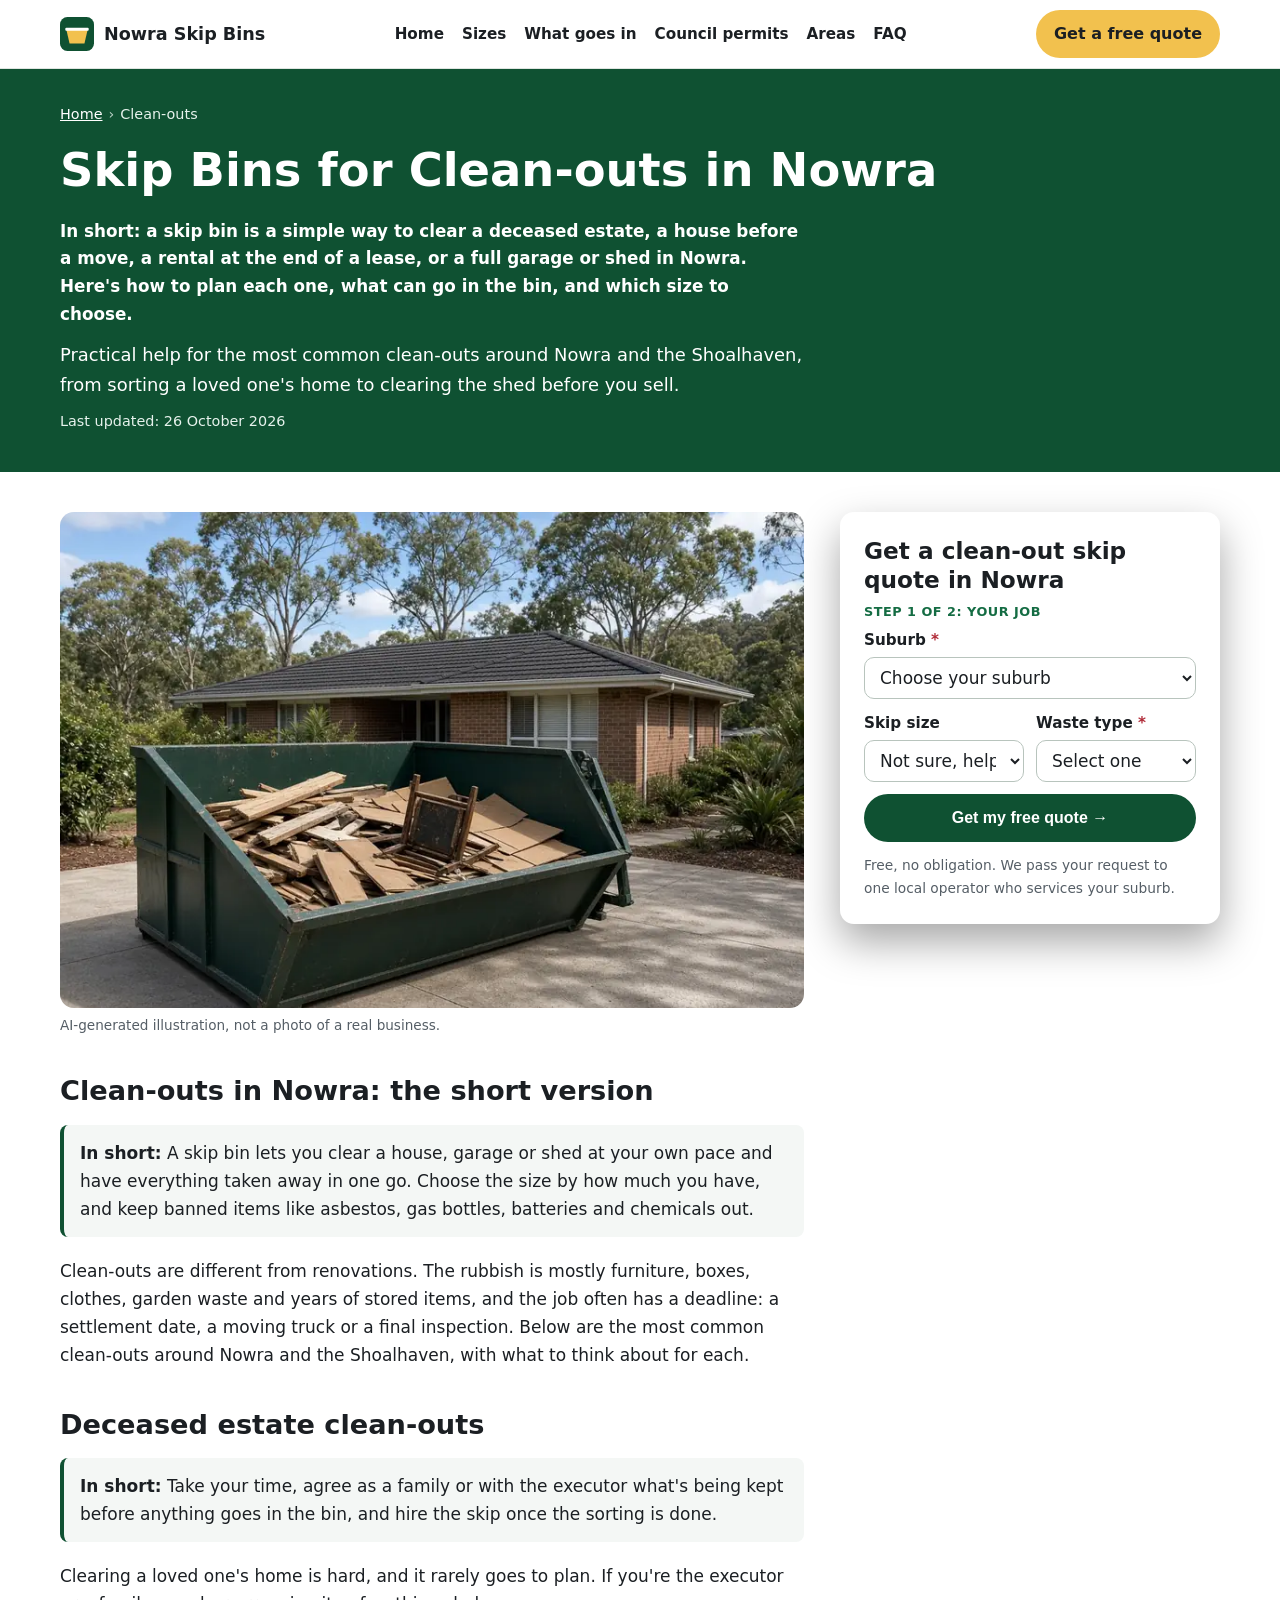
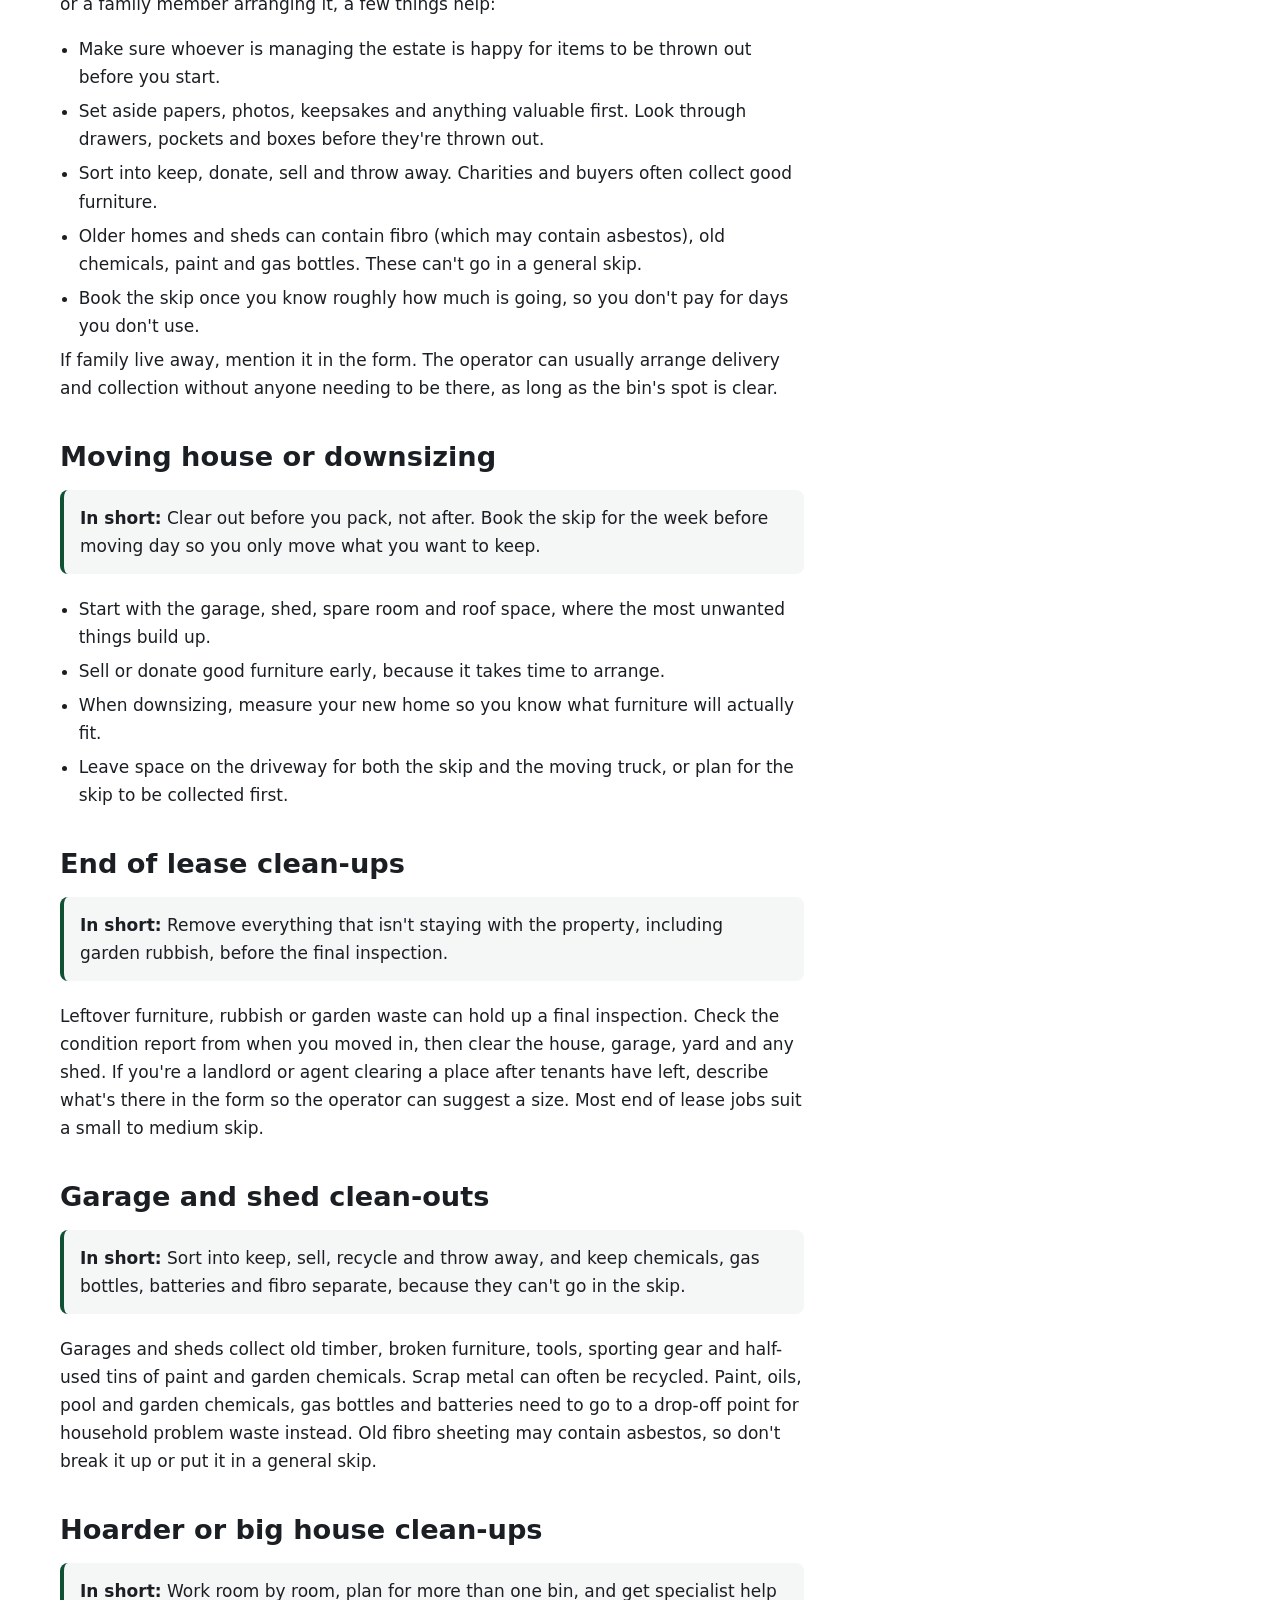
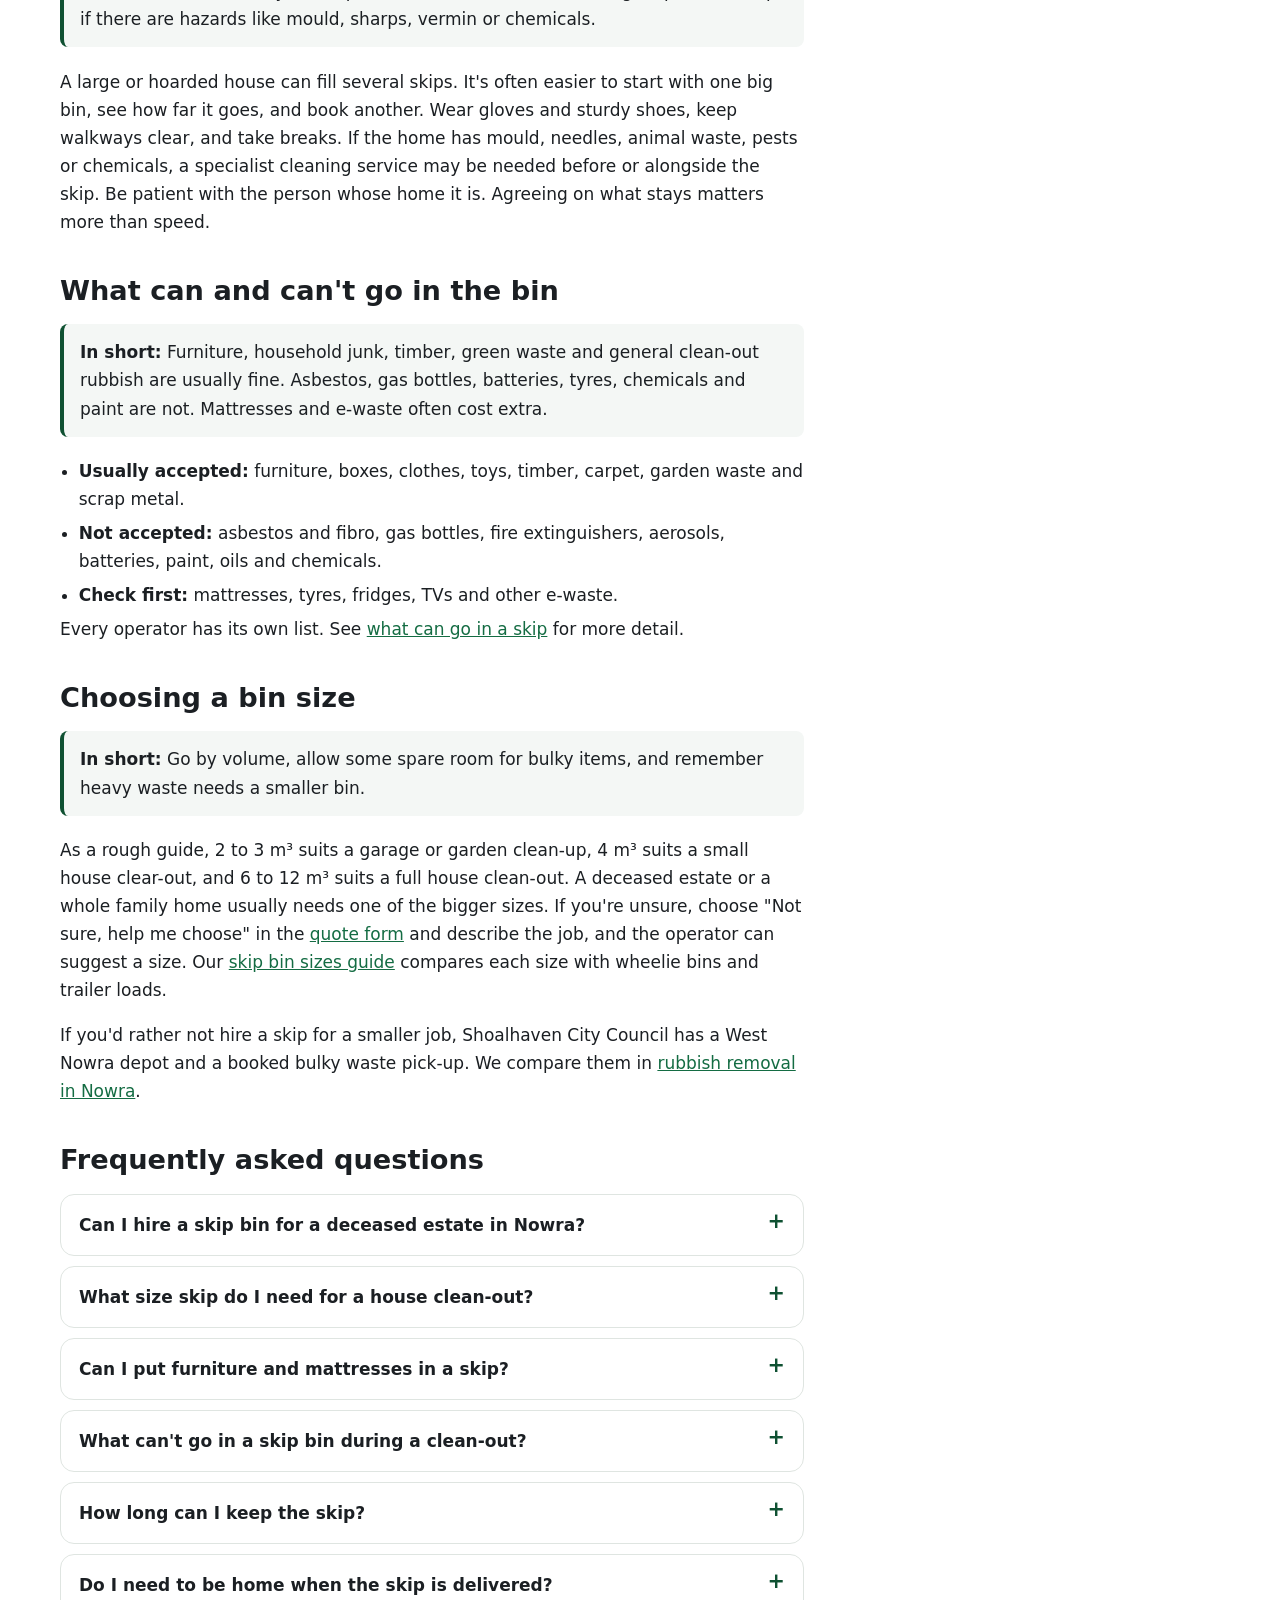
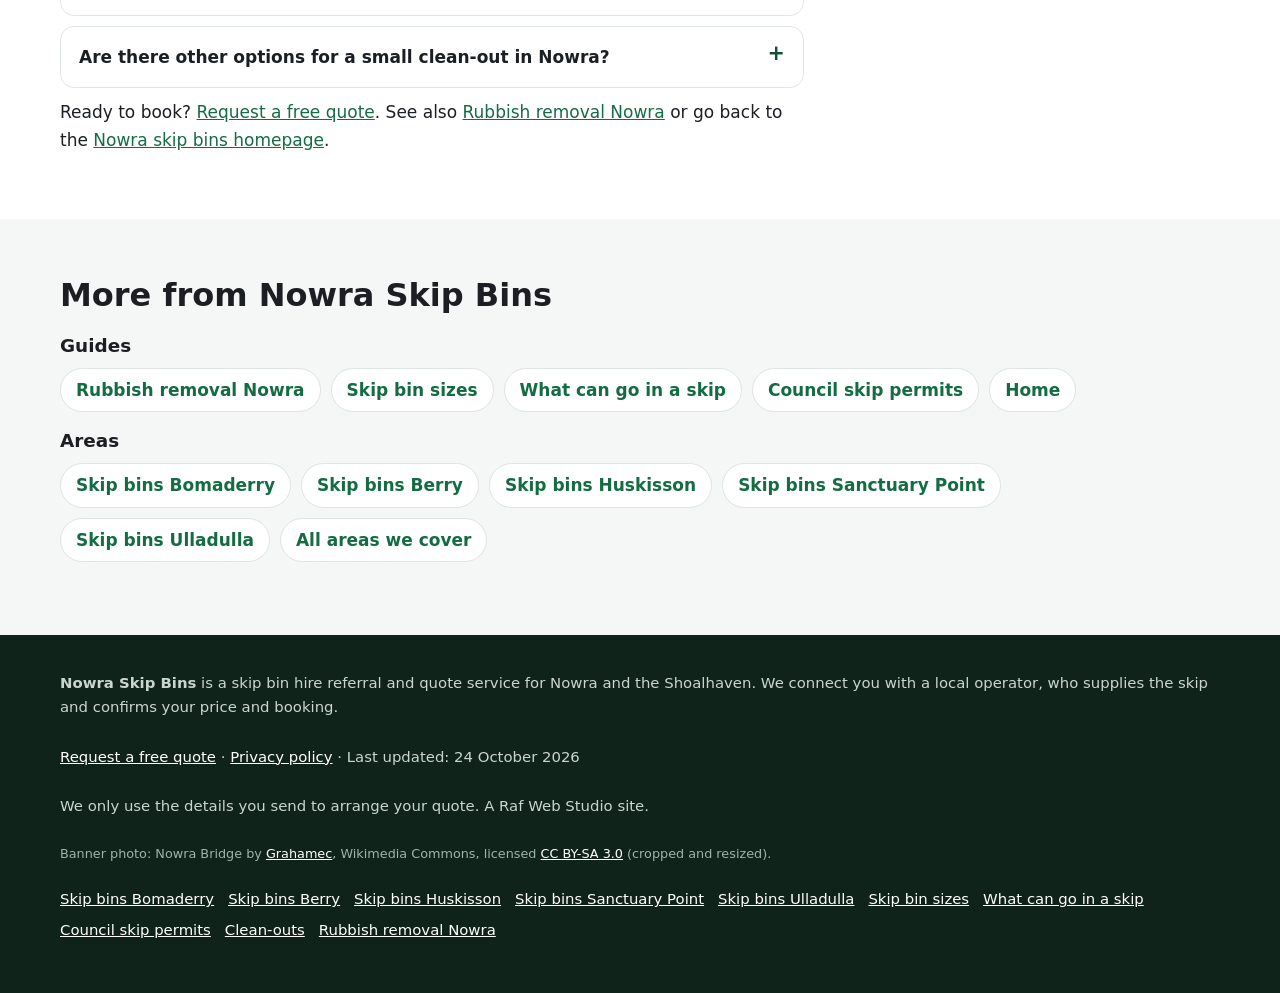
==== clean-outs/index.html @ a33605d0 "Add clean-outs and rubbish removal pages; link from nav lists, footer, homepage guides, sitemap, llm" ====
<!doctype html>
<html lang="en-AU">
<head>
<meta charset="utf-8">
<meta name="viewport" content="width=device-width, initial-scale=1">
<title>Skip Bins for Clean-outs in Nowra | Deceased Estates, Moving &amp; Garages</title>
<meta name="description" content="Skip bins for clean-outs in Nowra: deceased estates, moving house, downsizing, end of lease, garages, sheds and big house clean-ups. Sizes, what goes in, and a free quote.">
<link rel="canonical" href="https://nowraskipbins.com/clean-outs/">
<link rel="icon" href="/favicon.svg" type="image/svg+xml">
<meta name="theme-color" content="#0f5132">
<meta property="og:type" content="article">
<meta property="og:locale" content="en_AU">
<meta property="og:site_name" content="Nowra Skip Bins">
<meta property="og:title" content="Skip Bins for Clean-outs in Nowra | Deceased Estates, Moving &amp; Garages">
<meta property="og:description" content="Skip bins for clean-outs in Nowra: deceased estates, moving house, downsizing, end of lease, garages, sheds and big house clean-ups. Sizes, what goes in, and a free quote.">
<meta property="og:url" content="https://nowraskipbins.com/clean-outs/">
<meta property="og:image" content="https://nowraskipbins.com/img/job-home-cleanout.webp">
<meta name="twitter:card" content="summary_large_image">
<script>document.documentElement.classList.add('js')</script>
<link rel="stylesheet" href="/styles.css">

<!-- Google tag (gtag.js) -->
<script async src="https://www.googletagmanager.com/gtag/js?id=G-CN5MRNNQ34"></script>
<script>
  window.dataLayer = window.dataLayer || [];
  function gtag(){dataLayer.push(arguments);}
  gtag('js', new Date());
  gtag('config', 'G-CN5MRNNQ34');
</script>

<script type="application/ld+json">
{
 "@context": "https://schema.org",
 "@type": "WebPage",
 "@id": "https://nowraskipbins.com/clean-outs/#webpage",
 "url": "https://nowraskipbins.com/clean-outs/",
 "name": "Skip Bins for Clean-outs in Nowra | Deceased Estates, Moving & Garages",
 "description": "Skip bins for clean-outs in Nowra: deceased estates, moving house, downsizing, end of lease, garages, sheds and big house clean-ups. Sizes, what goes in, and a free quote.",
 "inLanguage": "en-AU",
 "dateModified": "2026-10-26",
 "isPartOf": {
  "@id": "https://nowraskipbins.com/#website"
 }
}
</script>
<script type="application/ld+json">
{
 "@context": "https://schema.org",
 "@type": "BreadcrumbList",
 "itemListElement": [
  {
   "@type": "ListItem",
   "position": 1,
   "name": "Home",
   "item": "https://nowraskipbins.com/"
  },
  {
   "@type": "ListItem",
   "position": 2,
   "name": "Clean-outs",
   "item": "https://nowraskipbins.com/clean-outs/"
  }
 ]
}
</script>
<script type="application/ld+json">
{
 "@context": "https://schema.org",
 "@type": "Service",
 "@id": "https://nowraskipbins.com/clean-outs/#service",
 "name": "Skip bins for clean-outs in Nowra",
 "serviceType": "Skip bin hire",
 "description": "Skip bins for clean-outs in Nowra: deceased estates, moving house, downsizing, end of lease, garages, sheds and big house clean-ups. Sizes, what goes in, and a free quote.",
 "url": "https://nowraskipbins.com/clean-outs/",
 "provider": {
  "@type": "Organization",
  "name": "Nowra Skip Bins",
  "url": "https://nowraskipbins.com/"
 },
 "areaServed": [
  {
   "@type": "Place",
   "name": "Nowra, NSW"
  }
 ]
}
</script>
<script type="application/ld+json">
{
 "@context": "https://schema.org",
 "@type": "FAQPage",
 "mainEntity": [
  {
   "@type": "Question",
   "name": "Can I hire a skip bin for a deceased estate in Nowra?",
   "acceptedAnswer": {
    "@type": "Answer",
    "text": "Yes. A skip is a common way to clear a deceased estate. Agree with the executor or family what's being kept before anything goes in, and tell the operator if no one will be at the property for delivery or collection."
   }
  },
  {
   "@type": "Question",
   "name": "What size skip do I need for a house clean-out?",
   "acceptedAnswer": {
    "@type": "Answer",
    "text": "As a rough guide, 2 to 3 m³ suits a garage or garden clean-up, 4 m³ suits a small house clear-out, and 6 to 12 m³ suits a full house clean-out. A deceased estate or a whole family home usually needs one of the bigger sizes."
   }
  },
  {
   "@type": "Question",
   "name": "Can I put furniture and mattresses in a skip?",
   "acceptedAnswer": {
    "@type": "Answer",
    "text": "Furniture is usually fine. Many operators accept mattresses for an extra fee, and some don't take them. List them in the quote form so the operator can confirm."
   }
  },
  {
   "@type": "Question",
   "name": "What can't go in a skip bin during a clean-out?",
   "acceptedAnswer": {
    "@type": "Answer",
    "text": "Asbestos and fibro, gas bottles, fire extinguishers, aerosols, batteries, tyres, paint, oils and chemicals. Fridges, TVs and other e-waste may be refused or cost extra."
   }
  },
  {
   "@type": "Question",
   "name": "How long can I keep the skip?",
   "acceptedAnswer": {
    "@type": "Answer",
    "text": "Hire periods differ between operators. Most include a set number of days and charge for extra days. Tell the operator your dates when you request a quote."
   }
  },
  {
   "@type": "Question",
   "name": "Do I need to be home when the skip is delivered?",
   "acceptedAnswer": {
    "@type": "Answer",
    "text": "Usually not, as long as the spot for the bin is clear and the operator knows exactly where to put it. Add delivery notes in the form."
   }
  },
  {
   "@type": "Question",
   "name": "Are there other options for a small clean-out in Nowra?",
   "acceptedAnswer": {
    "@type": "Answer",
    "text": "For a load or two, taking it to the tip yourself or using Shoalhaven City Council's booked pick-up service may be enough. Our rubbish removal guide compares the options."
   }
  }
 ]
}
</script>
</head>
<body>
<a class="skip-link" href="#main">Skip to content</a>

<header class="site-header">
  <div class="wrap">
    <a class="brand" href="/" aria-label="Nowra Skip Bins home">
      <svg viewBox="0 0 64 64" aria-hidden="true"><rect width="64" height="64" rx="14" fill="#0f5132"/><path d="M12 24h40l-6 26H18z" fill="#f2c14e"/><rect x="10" y="20" width="44" height="6" rx="2" fill="#fff"/></svg>
      Nowra Skip Bins
    </a>
    <nav class="nav" aria-label="Main">
      <a href="/">Home</a>
      <a href="/skip-bin-sizes/">Sizes</a>
      <a href="/what-can-go-in-a-skip/">What goes in</a>
      <a href="/skip-bin-council-permit/">Council permits</a>
      <a href="/#areas">Areas</a>
      <a href="/#faq">FAQ</a>
    </nav>
    <a class="btn btn-call header-call" href="#quote">Get a free quote</a>
  </div>
</header>

<main id="main">
<section class="page-hero" aria-labelledby="h1">
  <div class="wrap">
    <nav class="crumbs" aria-label="Breadcrumb"><ol><li><a href="https://nowraskipbins.com/">Home</a></li><li aria-current="page">Clean-outs</li></ol></nav>
    <h1 id="h1">Skip Bins for Clean-outs in Nowra</h1>
    <p class="summary">In short: a skip bin is a simple way to clear a deceased estate, a house before a move, a rental at the end of a lease, or a full garage or shed in Nowra. Here&#x27;s how to plan each one, what can go in the bin, and which size to choose.</p>
    <p class="lead">Practical help for the most common clean-outs around Nowra and the Shoalhaven, from sorting a loved one&#x27;s home to clearing the shed before you sell.</p>
    <p class="updated">Last updated: 26 October 2026</p>
  </div>
</section>
<div class="wrap page-grid">
  <article class="page-body">
<figure><img src="/img/job-home-cleanout.webp" width="900" height="600" style="aspect-ratio:3/2;object-fit:cover" alt="Illustration of a skip bin on a home driveway loaded with old timber and a broken chair" decoding="async"><figcaption>AI-generated illustration, not a photo of a real business.</figcaption></figure>
<h2>Clean-outs in Nowra: the short version</h2>
<p class="callout"><strong>In short:</strong> A skip bin lets you clear a house, garage or shed at your own pace and have everything taken away in one go. Choose the size by how much you have, and keep banned items like asbestos, gas bottles, batteries and chemicals out.</p><p>Clean-outs are different from renovations. The rubbish is mostly furniture, boxes, clothes, garden waste and years of stored items, and the job often has a deadline: a settlement date, a moving truck or a final inspection. Below are the most common clean-outs around Nowra and the Shoalhaven, with what to think about for each.</p>
<h2>Deceased estate clean-outs</h2>
<p class="callout"><strong>In short:</strong> Take your time, agree as a family or with the executor what's being kept before anything goes in the bin, and hire the skip once the sorting is done.</p><p>Clearing a loved one's home is hard, and it rarely goes to plan. If you're the executor or a family member arranging it, a few things help:</p><ul class="clean"><li>Make sure whoever is managing the estate is happy for items to be thrown out before you start.</li><li>Set aside papers, photos, keepsakes and anything valuable first. Look through drawers, pockets and boxes before they're thrown out.</li><li>Sort into keep, donate, sell and throw away. Charities and buyers often collect good furniture.</li><li>Older homes and sheds can contain fibro (which may contain asbestos), old chemicals, paint and gas bottles. These can't go in a general skip.</li><li>Book the skip once you know roughly how much is going, so you don't pay for days you don't use.</li></ul><p>If family live away, mention it in the form. The operator can usually arrange delivery and collection without anyone needing to be there, as long as the bin's spot is clear.</p>
<h2>Moving house or downsizing</h2>
<p class="callout"><strong>In short:</strong> Clear out before you pack, not after. Book the skip for the week before moving day so you only move what you want to keep.</p><ul class="clean"><li>Start with the garage, shed, spare room and roof space, where the most unwanted things build up.</li><li>Sell or donate good furniture early, because it takes time to arrange.</li><li>When downsizing, measure your new home so you know what furniture will actually fit.</li><li>Leave space on the driveway for both the skip and the moving truck, or plan for the skip to be collected first.</li></ul>
<h2>End of lease clean-ups</h2>
<p class="callout"><strong>In short:</strong> Remove everything that isn't staying with the property, including garden rubbish, before the final inspection.</p><p>Leftover furniture, rubbish or garden waste can hold up a final inspection. Check the condition report from when you moved in, then clear the house, garage, yard and any shed. If you're a landlord or agent clearing a place after tenants have left, describe what's there in the form so the operator can suggest a size. Most end of lease jobs suit a small to medium skip.</p>
<h2>Garage and shed clean-outs</h2>
<p class="callout"><strong>In short:</strong> Sort into keep, sell, recycle and throw away, and keep chemicals, gas bottles, batteries and fibro separate, because they can't go in the skip.</p><p>Garages and sheds collect old timber, broken furniture, tools, sporting gear and half-used tins of paint and garden chemicals. Scrap metal can often be recycled. Paint, oils, pool and garden chemicals, gas bottles and batteries need to go to a drop-off point for household problem waste instead. Old fibro sheeting may contain asbestos, so don't break it up or put it in a general skip.</p>
<h2>Hoarder or big house clean-ups</h2>
<p class="callout"><strong>In short:</strong> Work room by room, plan for more than one bin, and get specialist help if there are hazards like mould, sharps, vermin or chemicals.</p><p>A large or hoarded house can fill several skips. It's often easier to start with one big bin, see how far it goes, and book another. Wear gloves and sturdy shoes, keep walkways clear, and take breaks. If the home has mould, needles, animal waste, pests or chemicals, a specialist cleaning service may be needed before or alongside the skip. Be patient with the person whose home it is. Agreeing on what stays matters more than speed.</p>
<h2>What can and can&#x27;t go in the bin</h2>
<p class="callout"><strong>In short:</strong> Furniture, household junk, timber, green waste and general clean-out rubbish are usually fine. Asbestos, gas bottles, batteries, tyres, chemicals and paint are not. Mattresses and e-waste often cost extra.</p><ul class="clean"><li><strong>Usually accepted:</strong> furniture, boxes, clothes, toys, timber, carpet, garden waste and scrap metal.</li><li><strong>Not accepted:</strong> asbestos and fibro, gas bottles, fire extinguishers, aerosols, batteries, paint, oils and chemicals.</li><li><strong>Check first:</strong> mattresses, tyres, fridges, TVs and other e-waste.</li></ul><p>Every operator has its own list. See <a href="/what-can-go-in-a-skip/">what can go in a skip</a> for more detail.</p>
<h2>Choosing a bin size</h2>
<p class="callout"><strong>In short:</strong> Go by volume, allow some spare room for bulky items, and remember heavy waste needs a smaller bin.</p><p>As a rough guide, 2 to 3 m³ suits a garage or garden clean-up, 4 m³ suits a small house clear-out, and 6 to 12 m³ suits a full house clean-out. A deceased estate or a whole family home usually needs one of the bigger sizes. If you're unsure, choose "Not sure, help me choose" in the <a href="#quote">quote form</a> and describe the job, and the operator can suggest a size. Our <a href="/skip-bin-sizes/">skip bin sizes guide</a> compares each size with wheelie bins and trailer loads.</p><p>If you'd rather not hire a skip for a smaller job, Shoalhaven City Council has a West Nowra depot and a booked bulky waste pick-up. We compare them in <a href="/rubbish-removal-nowra/">rubbish removal in Nowra</a>.</p>
<h2 id="faq-h">Frequently asked questions</h2>
<details><summary>Can I hire a skip bin for a deceased estate in Nowra?</summary><p>Yes. A skip is a common way to clear a deceased estate. Agree with the executor or family what&#x27;s being kept before anything goes in, and tell the operator if no one will be at the property for delivery or collection.</p></details><details><summary>What size skip do I need for a house clean-out?</summary><p>As a rough guide, 2 to 3 m³ suits a garage or garden clean-up, 4 m³ suits a small house clear-out, and 6 to 12 m³ suits a full house clean-out. A deceased estate or a whole family home usually needs one of the bigger sizes.</p></details><details><summary>Can I put furniture and mattresses in a skip?</summary><p>Furniture is usually fine. Many operators accept mattresses for an extra fee, and some don&#x27;t take them. List them in the quote form so the operator can confirm.</p></details><details><summary>What can&#x27;t go in a skip bin during a clean-out?</summary><p>Asbestos and fibro, gas bottles, fire extinguishers, aerosols, batteries, tyres, paint, oils and chemicals. Fridges, TVs and other e-waste may be refused or cost extra.</p></details><details><summary>How long can I keep the skip?</summary><p>Hire periods differ between operators. Most include a set number of days and charge for extra days. Tell the operator your dates when you request a quote.</p></details><details><summary>Do I need to be home when the skip is delivered?</summary><p>Usually not, as long as the spot for the bin is clear and the operator knows exactly where to put it. Add delivery notes in the form.</p></details><details><summary>Are there other options for a small clean-out in Nowra?</summary><p>For a load or two, taking it to the tip yourself or using Shoalhaven City Council&#x27;s booked pick-up service may be enough. Our rubbish removal guide compares the options.</p></details>
<p>Ready to book? <a href="#quote">Request a free quote</a>. See also <a href="/rubbish-removal-nowra/">Rubbish removal Nowra</a> or go back to the <a href="/">Nowra skip bins homepage</a>.</p>

  </article>
  <aside class="page-aside">
    <div class="hero-form-card" id="quote">
      <h2 id="quote-h">Get a clean-out skip quote in Nowra</h2>
      <form class="quote-form two-step" id="quote-form" action="https://formsubmit.co/9612dce8081255a69eed6b05b863e329" method="post" novalidate>
        <input type="hidden" name="_subject" value="New skip bin quote – nowraskipbins.com">
        <input type="hidden" name="_captcha" value="true">
        <input type="hidden" name="_template" value="table">
        <input type="hidden" name="_next" value="https://nowraskipbins.com/thanks.html">
        <input type="text" name="_honey" style="display:none" tabindex="-1" autocomplete="off" aria-hidden="true">
        <input type="hidden" name="source" value="nowraskipbins.com">
        <input type="hidden" name="page" value="/clean-outs/">
        <fieldset class="step step-1">
          <legend class="step-label">Step 1 of 2: your job</legend>
          <div class="full"><label for="suburb">Suburb <span class="req" aria-hidden="true">*</span></label>
            <select id="suburb" name="suburb" required><option value="">Choose your suburb</option><option>Nowra</option><option>North Nowra</option><option>South Nowra</option><option>West Nowra</option><option>Bomaderry</option><option>Worrigee</option><option>Cambewarra</option><option>Terara</option><option>Berry</option><option>Shoalhaven Heads</option><option>Greenwell Point</option><option>Culburra Beach</option><option>Callala Bay</option><option>Huskisson</option><option>Vincentia</option><option>St Georges Basin</option><option>Sanctuary Point</option><option>Basin View</option><option>Erowal Bay</option><option>Sussex Inlet</option><option>Ulladulla</option><option value="Other">Other (tell us below)</option></select></div>
          <div class="full other-wrap"><label for="suburb_other">Other suburb</label><input id="suburb_other" name="suburb_other" type="text" autocomplete="address-level2"></div>
          <div><label for="size">Skip size</label>
            <select id="size" name="skip_size"><option value="Not sure">Not sure, help me choose</option><option>Skip bag (about 1 m³)</option><option>2 m³</option><option>3 m³</option><option>4 m³</option><option>6 m³</option><option>8 m³</option><option>9 m³</option><option>10–12 m³</option></select></div>
          <div><label for="waste">Waste type <span class="req" aria-hidden="true">*</span></label>
            <select id="waste" name="waste_type" required><option value="">Select one</option><option>General household</option><option>Green waste</option><option>Mixed renovation / building</option><option>Soil, concrete or bricks</option><option>Mixed, not sure</option><option>May contain asbestos</option></select></div>
          <div class="full js-only"><button class="btn btn-primary btn-block" type="button" id="to-step-2">Get my free quote →</button></div>
          <p class="microcopy full">Free, no obligation. We pass your request to one local operator who services your suburb.</p>
          <p class="form-error full" id="step1-error" role="alert" hidden>Please choose your suburb and waste type.</p>
        </fieldset>
        <fieldset class="step step-2" id="step-2">
          <legend class="step-label">Step 2 of 2: your details</legend>
          <div><label for="name">Name <span class="req" aria-hidden="true">*</span></label><input id="name" name="name" type="text" autocomplete="name" required></div>
          <div><label for="phone">Phone <span class="req" aria-hidden="true">*</span></label><input id="phone" name="phone" type="tel" autocomplete="tel" inputmode="tel" required></div>
          <div><label for="email">Email</label><input id="email" name="email" type="email" autocomplete="email"></div>
          <div><label for="date">Delivery date</label><input id="date" name="delivery_date" type="date"></div>
          <div class="full"><label for="message">Anything else?</label><textarea id="message" name="message" rows="2" placeholder="e.g. bathroom reno, bin on the driveway, steep access, 7 days"></textarea></div>
          <p class="consent full">By sending this form you agree we can share your details with one local skip bin operator so they can quote for your job. See our <a href="/privacy.html">privacy policy</a>.</p>
          <div class="full step2-actions"><button class="btn btn-primary" type="submit">Send my quote request</button><button class="btn-link js-only" type="button" id="back-1">← Back</button></div>
        </fieldset>
      </form>
    </div>
  </aside>
</div>
<section class="alt" aria-labelledby="more-h">
  <div class="wrap">
    <h2 id="more-h">More from Nowra Skip Bins</h2>
    <h3>Guides</h3>
    <ul class="link-list"><li><a href="/rubbish-removal-nowra/">Rubbish removal Nowra</a></li><li><a href="/skip-bin-sizes/">Skip bin sizes</a></li><li><a href="/what-can-go-in-a-skip/">What can go in a skip</a></li><li><a href="/skip-bin-council-permit/">Council skip permits</a></li><li><a href="/">Home</a></li></ul>
    <h3>Areas</h3>
    <ul class="link-list"><li><a href="/skip-bins-bomaderry/">Skip bins Bomaderry</a></li><li><a href="/skip-bins-berry/">Skip bins Berry</a></li><li><a href="/skip-bins-huskisson/">Skip bins Huskisson</a></li><li><a href="/skip-bins-sanctuary-point/">Skip bins Sanctuary Point</a></li><li><a href="/skip-bins-ulladulla/">Skip bins Ulladulla</a></li><li><a href="/#areas">All areas we cover</a></li></ul>
  </div>
</section>
</main>

<footer class="site-footer">
  <div class="wrap">
    <p><strong>Nowra Skip Bins</strong> is a skip bin hire referral and quote service for Nowra and the Shoalhaven. We connect you with a local operator, who supplies the skip and confirms your price and booking.</p>
    <p><a href="#quote">Request a free quote</a> · <a href="/privacy.html">Privacy policy</a> · Last updated: 24 October 2026</p>
    <p>We only use the details you send to arrange your quote. A Raf Web Studio site.</p>
    <p class="credits">Banner photo: Nowra Bridge by <a href="https://commons.wikimedia.org/wiki/File:Nowra_Bridge.jpg" rel="noopener">Grahamec</a>, Wikimedia Commons, licensed <a href="https://creativecommons.org/licenses/by-sa/3.0/" rel="noopener">CC BY-SA 3.0</a> (cropped and resized).</p>
    <p class="footer-links"><a href="/skip-bins-bomaderry/">Skip bins Bomaderry</a> <a href="/skip-bins-berry/">Skip bins Berry</a> <a href="/skip-bins-huskisson/">Skip bins Huskisson</a> <a href="/skip-bins-sanctuary-point/">Skip bins Sanctuary Point</a> <a href="/skip-bins-ulladulla/">Skip bins Ulladulla</a> <a href="/skip-bin-sizes/">Skip bin sizes</a> <a href="/what-can-go-in-a-skip/">What can go in a skip</a> <a href="/skip-bin-council-permit/">Council skip permits</a> <a href="/clean-outs/">Clean-outs</a> <a href="/rubbish-removal-nowra/">Rubbish removal Nowra</a></p>
  </div>
</footer>

<div class="mobile-call" aria-label="Quick contact">
  <a class="btn btn-call" href="#quote">Get a free quote</a>
</div>
<script src="/form.js" defer></script>
</body>
</html>
---- styles.css ----
:root{
  --green:#0f5132;--green-2:#146c43;--yellow:#f2c14e;--ink:#1b1f23;--muted:#555e66;
  --bg:#ffffff;--soft:#f4f7f5;--line:#dfe5e1;--radius:14px;--max:1200px;
}
*{box-sizing:border-box}
html{scroll-behavior:smooth}
body{margin:0;font-family:system-ui,-apple-system,"Segoe UI",Roboto,Arial,sans-serif;color:var(--ink);background:var(--bg);line-height:1.65;font-size:17px;padding-bottom:72px}
@media(min-width:800px){body{padding-bottom:0}}
img,svg{max-width:100%}
a{color:var(--green-2)}
a:focus-visible,button:focus-visible,input:focus-visible,select:focus-visible,textarea:focus-visible{outline:3px solid var(--yellow);outline-offset:2px}
.wrap{max-width:var(--max);margin:0 auto;padding:0 20px}
.skip-link{position:absolute;left:-999px;top:0;background:#fff;padding:8px 12px;z-index:100}
.skip-link:focus{left:8px}
h1,h2,h3{line-height:1.25;margin:0 0 .6em}
h1{font-size:clamp(1.9rem,4.5vw,2.9rem)}
h2{font-size:clamp(1.5rem,3vw,2rem);margin-top:0}
h3{font-size:1.15rem}
p{margin:0 0 1em}

/* header */
.site-header{background:#fff;border-bottom:1px solid var(--line);position:sticky;top:0;z-index:50}
.site-header .wrap{display:flex;align-items:center;justify-content:space-between;gap:16px;padding-top:10px;padding-bottom:10px}
.brand{display:flex;align-items:center;gap:10px;font-weight:800;color:var(--ink);text-decoration:none;font-size:1.1rem}
.brand svg{width:34px;height:34px}
.nav{display:none;gap:18px}
.nav a{color:var(--ink);text-decoration:none;font-weight:600;font-size:.95rem}
.nav a:hover{color:var(--green-2)}
@media(min-width:900px){.nav{display:flex}}

/* buttons */
.btn{display:inline-flex;align-items:center;justify-content:center;gap:8px;font-weight:700;border-radius:999px;padding:13px 22px;text-decoration:none;border:2px solid transparent;cursor:pointer;font-size:1rem}
.btn svg{width:20px;height:20px}
.btn-call{background:var(--yellow);color:#1b1f23}
.btn-call:hover{background:#e8b230}
.btn-ghost{background:transparent;color:#fff;border-color:rgba(255,255,255,.7)}
.btn-ghost:hover{background:rgba(255,255,255,.12)}
.btn-primary{background:var(--green);color:#fff}
.btn-primary:hover{background:var(--green-2)}
.header-call{display:none}
@media(min-width:600px){.header-call{display:inline-flex;padding:9px 16px}}

/* hero */
.hero{background:linear-gradient(135deg,#0f5132 0%,#146c43 60%,#1a7f50 100%);color:#fff;padding:48px 0 56px}
.hero .wrap{display:grid;gap:32px}
@media(min-width:900px){.hero .wrap{grid-template-columns:1.15fr .85fr;align-items:center}}
.hero p.lead{font-size:1.15rem;color:#e6f2ec;max-width:38em}
.hero .ctas{display:flex;flex-wrap:wrap;gap:12px;margin:22px 0 18px}
.ticks{list-style:none;padding:0;margin:0;display:grid;gap:6px;color:#e6f2ec}
.ticks li{display:flex;gap:8px;align-items:flex-start}
.ticks svg{flex:0 0 20px;width:20px;height:20px;margin-top:3px}
.hero-card{background:#fff;color:var(--ink);border-radius:var(--radius);padding:22px;box-shadow:0 12px 30px rgba(0,0,0,.18)}
.hero-card h2{font-size:1.25rem}
.hero-card ol{margin:0;padding-left:1.2em}
.hero-card li{margin-bottom:.5em}

/* sections */
section{padding:56px 0}
section.alt{background:var(--soft)}
.intro{max-width:46em}
.grid{display:grid;gap:18px}
@media(min-width:700px){.grid-2{grid-template-columns:1fr 1fr}.grid-3{grid-template-columns:repeat(3,1fr)}}
.card{background:#fff;border:1px solid var(--line);border-radius:var(--radius);padding:20px}
.card .size{display:inline-block;background:var(--green);color:#fff;font-weight:800;border-radius:8px;padding:3px 10px;margin-bottom:8px}
.icon{width:36px;height:36px;color:var(--green);margin-bottom:6px}

table{width:100%;border-collapse:collapse;background:#fff;border-radius:var(--radius);overflow:hidden;border:1px solid var(--line)}
caption{text-align:left;font-weight:700;padding:0 0 10px}
th,td{padding:12px 14px;text-align:left;border-bottom:1px solid var(--line);vertical-align:top}
th{background:#e9f1ec;font-size:.95rem}
.table-scroll{overflow-x:auto}
.note{font-size:.93rem;color:var(--muted)}
.yes h3{color:var(--green)}
.no h3{color:#b02a37}
ul.clean{padding-left:1.1em;margin:0}
ul.clean li{margin-bottom:.35em}

.areas{display:flex;flex-wrap:wrap;gap:8px;list-style:none;padding:0;margin:0 0 1em}
.areas li{background:#fff;border:1px solid var(--line);border-radius:999px;padding:6px 14px;font-size:.95rem}

/* faq */
details{background:#fff;border:1px solid var(--line);border-radius:var(--radius);padding:4px 18px;margin-bottom:10px}
summary{cursor:pointer;font-weight:700;padding:12px 0;list-style:none}
summary::-webkit-details-marker{display:none}
summary::after{content:"+";float:right;font-size:1.3rem;line-height:1;color:var(--green)}
details[open] summary::after{content:"–"}

/* form */
.quote{background:var(--green);color:#fff}
.quote .wrap{display:grid;gap:28px}
@media(min-width:900px){.quote .wrap{grid-template-columns:.8fr 1.2fr}}
.quote p{color:#e6f2ec}
form.quote-form{background:#fff;color:var(--ink);border-radius:var(--radius);padding:22px;display:grid;gap:14px}
@media(min-width:600px){form.quote-form{grid-template-columns:1fr 1fr}.full{grid-column:1/-1}}
label{display:block;font-weight:600;font-size:.95rem;margin-bottom:4px}
input,select,textarea{width:100%;font:inherit;padding:11px 12px;border:1.5px solid #b8c4bd;border-radius:10px;background:#fff;color:var(--ink)}
textarea{min-height:110px;resize:vertical}
.req{color:#b02a37}
.consent{font-size:.88rem;color:var(--muted)}

/* footer */
.site-footer{background:#10231a;color:#c9d6cf;padding:36px 0;font-size:.93rem}
.site-footer a{color:#fff}
.site-footer .wrap{display:grid;gap:10px}

/* sticky mobile call bar */
.mobile-call{position:fixed;left:0;right:0;bottom:0;z-index:60;display:flex;gap:8px;padding:10px 12px;background:#fff;border-top:1px solid var(--line);box-shadow:0 -6px 18px rgba(0,0,0,.08)}
.mobile-call .btn{flex:1;padding:12px 10px}
@media(min-width:800px){.mobile-call{display:none}}

.legal{max-width:46em;padding:40px 20px 60px;margin:0 auto}
.legal h1{font-size:2rem}

/* images */
.about-grid{display:grid;gap:28px;align-items:center}
@media(min-width:900px){.about-grid{grid-template-columns:1.2fr .8fr}}
figure{margin:0}
.photo img{width:100%;height:auto;display:block;border-radius:var(--radius)}
.photo figcaption,.size-figs figcaption{font-size:.85rem;color:var(--muted);margin-top:6px}
.local-photo{max-width:720px;margin-top:8px}
.size-figs{display:grid;gap:14px;margin:6px 0 10px;grid-template-columns:1fr}
@media(min-width:600px){.size-figs{grid-template-columns:1fr 1fr}}
.size-figs img{width:100%;height:auto;display:block;border-radius:10px;border:1px solid var(--line);background:#f4f7f5}
.size-figs figcaption{font-weight:700;color:var(--ink)}
.credits{font-size:.8rem;color:#9fb3a8}

/* banner hero */
.hero{position:relative;overflow:hidden;background:#10231a;padding:56px 0 64px}
.hero-bg,.hero-bg img{position:absolute;inset:0;width:100%;height:100%}
.hero-bg img{object-fit:cover;object-position:center 40%;filter:brightness(1.08)}
.hero::before{content:"";position:absolute;inset:0;z-index:1;background:linear-gradient(90deg,rgba(8,24,16,.58) 0%,rgba(8,24,16,.36) 45%,rgba(8,24,16,.14) 100%)}
.hero .wrap.hero-grid{position:relative;z-index:2;display:grid;gap:32px;align-items:center}
@media(min-width:960px){.hero .wrap.hero-grid{grid-template-columns:1.05fr .95fr;gap:48px}.hero{padding:72px 0 80px}}
.hero h1{text-shadow:0 2px 4px rgba(0,0,0,.45),0 4px 22px rgba(0,0,0,.45)}
.hero .lead,.hero .updated{text-shadow:0 1px 3px rgba(0,0,0,.6)}
.hero-copy .ticks{margin:6px 0 20px}
.hero-copy .ctas{margin:0}
.hero-form-card{background:#fff;color:var(--ink);border-radius:var(--radius);padding:24px;box-shadow:0 18px 40px rgba(0,0,0,.35);scroll-margin-top:80px}
.hero-form-card h2{font-size:1.45rem;margin-bottom:.3em}
.hero-form-card .form-intro{color:var(--muted);font-size:.95rem;margin-bottom:12px}
.hero-form-card form.quote-form{padding:0;box-shadow:none;border-radius:0;gap:12px}
.hero-form-card input,.hero-form-card select,.hero-form-card textarea{padding:9px 11px}
.hero-form-card textarea{min-height:72px}
.hero-form-card .consent{margin:10px 0 0}
.photo-credit{position:absolute;right:10px;bottom:6px;z-index:2;margin:0;font-size:.72rem;color:rgba(255,255,255,.8)}
.photo-credit a{color:#fff}
.how-card{background:#fff;color:var(--ink);border-radius:var(--radius);padding:22px}
.how-card ol{margin:0;padding-left:1.2em}.how-card li{margin-bottom:.5em}

/* v2 */
.hero .lead{color:#fff}
.updated{font-size:.85rem;color:#e6f2ec;margin:14px 0 0}
.updated-dark{font-size:.9rem;color:var(--muted);font-weight:600;margin-top:-.4em}
fieldset{border:0;margin:0;padding:0;min-width:0}
.step{display:grid;gap:12px;grid-template-columns:1fr}
@media(min-width:600px){.step{grid-template-columns:1fr 1fr}}
.step-label{font-size:.8rem;font-weight:700;text-transform:uppercase;letter-spacing:.04em;color:var(--green-2);margin-bottom:6px;padding:0}
.step-2{margin-top:16px}
.js .is-step-1 .step-2{display:none}
.js .is-step-2 .step-1{display:none}
.js .is-step-2 .step-2{margin-top:0}
.js-only{display:none}
.js .js-only{display:block}
.js .step2-actions .js-only{display:inline-block}
.other-wrap{display:none}.other-wrap.show{display:block}
html:not(.js) .other-wrap{display:block}
.btn-block{width:100%}
.btn-link{background:none;border:0;color:var(--green-2);font:inherit;font-weight:600;cursor:pointer;margin-left:14px;text-decoration:underline}
.microcopy{font-size:.86rem;color:var(--muted);margin:0}
.form-error{color:#b02a37;font-weight:600;font-size:.9rem;margin:0}
[aria-invalid="true"]{border-color:#b02a37}
.hero-form-card .quote-form{display:block}
.trust{background:#10231a;color:#e6f2ec;padding:16px 0}
.trust-list{list-style:none;margin:0 auto;display:grid;gap:10px 24px;grid-template-columns:1fr}
@media(min-width:700px){.trust-list{grid-template-columns:1fr 1fr}}
@media(min-width:1000px){.trust-list{grid-template-columns:repeat(4,1fr)}}
.trust-list li{display:flex;gap:8px;align-items:flex-start;font-size:.95rem}
.trust-list svg{flex:0 0 20px;width:20px;height:20px;color:var(--yellow);margin-top:3px}
.trust-list strong{color:#fff}
ol.steps{list-style:none;padding:0;margin:0 0 16px}
.step-num{display:inline-grid;place-items:center;width:34px;height:34px;border-radius:50%;background:var(--yellow);color:#1b1f23;font-weight:800;margin-bottom:8px}
.equiv{font-weight:700;color:var(--green-2);margin:-.2em 0 .5em}
.price-table td{white-space:nowrap}
.area-groups{display:grid;gap:8px 28px;margin-bottom:12px}
@media(min-width:800px){.area-groups{grid-template-columns:1fr 1fr}}
.area-group h3{font-size:1rem;margin:10px 0 8px}
/* photo cards */
.photo-cards{display:grid;gap:20px;grid-template-columns:1fr;margin:10px 0 28px}
@media(min-width:620px){.photo-cards{grid-template-columns:1fr 1fr}}
@media(min-width:1000px){.photo-cards{grid-template-columns:repeat(4,1fr)}}
.photo-card{position:relative;display:flex;flex-direction:column;background:#fff;border:1px solid var(--line);border-radius:var(--radius);overflow:hidden;text-decoration:none;color:var(--ink);box-shadow:0 6px 18px rgba(0,0,0,.06);transition:transform .15s,box-shadow .15s}
.photo-card:hover{transform:translateY(-2px);box-shadow:0 10px 24px rgba(0,0,0,.1)}
.pc-img{display:block;aspect-ratio:4/3;overflow:hidden;background:#f4f7f5}
.pc-img img{width:100%;height:100%;object-fit:cover;display:block}
.pc-svg img{object-fit:contain;padding:12px}
.pc-icon{position:absolute;left:18px;top:-26px;width:52px;height:52px;border-radius:50%;background:var(--yellow);color:#10231a;display:grid;place-items:center;border:4px solid #fff;box-shadow:0 4px 10px rgba(0,0,0,.15)}
.pc-icon svg{width:24px;height:24px}
.pc-body{position:relative;display:block;padding:34px 18px 18px}
.pc-title{display:block;font-size:1.1rem;margin-bottom:6px}
.pc-text{display:block;font-size:.95rem;color:var(--muted)}
.more-jobs h3{margin-bottom:.4em}
/* truck band */
.band-wrap{padding:8px 0 48px}
.truck-band{position:relative;border-radius:var(--radius);overflow:hidden;min-height:260px;display:flex;align-items:flex-end}
.truck-band img{position:absolute;inset:0;width:100%;height:100%;object-fit:cover;object-position:center 60%}
.truck-band::after{content:"";position:absolute;inset:0;background:linear-gradient(90deg,rgba(8,24,16,.72) 0%,rgba(8,24,16,.35) 55%,rgba(8,24,16,0) 100%)}
.band-text{position:relative;z-index:1;padding:28px;max-width:560px}
.band-line{color:#fff;font-size:clamp(1.4rem,3vw,2rem);font-weight:800;line-height:1.2;margin:0 0 16px;text-shadow:0 2px 8px rgba(0,0,0,.4)}
@media(min-width:900px){.truck-band{min-height:420px;align-items:center}.band-text{padding:44px}}
.closing-inner{display:grid;gap:12px;align-items:center}
@media(min-width:900px){.quote .wrap.closing-inner{grid-template-columns:1fr auto}}
.closing-grid{display:grid;gap:28px;align-items:center}
@media(min-width:900px){.quote .wrap.closing-grid{grid-template-columns:.9fr 1.1fr}}
.closing-photo img{width:100%;height:auto;display:block;border-radius:var(--radius);box-shadow:0 12px 30px rgba(0,0,0,.25)}

/* How it works step photos */
.step-card{padding:0;overflow:hidden;display:flex;flex-direction:column}
.step-img{display:block;aspect-ratio:3/2;background:#e9efe9}
.step-img img{display:block;width:100%;height:100%;object-fit:cover;border-radius:var(--radius) var(--radius) 0 0}
.step-body{position:relative;padding:30px 20px 20px}
.step-card .step-num{position:absolute;top:-21px;left:20px;width:42px;height:42px;margin:0;font-size:1.1rem;border:3px solid #fff;box-shadow:0 2px 6px rgba(0,0,0,.18)}
.step-card h3{margin-top:0}

/* seo-pages-v1 */
.page-hero{background:var(--green);color:#fff;padding:34px 0 38px}
.page-hero h1{color:#fff;margin-bottom:.4em}
.page-hero .lead{color:#fff;font-size:1.12rem;max-width:44em;margin-bottom:.6em}
.page-hero .updated{color:#e6f2ec;font-size:.9rem;margin:0}
.crumbs{font-size:.9rem;margin-bottom:14px;color:#e6f2ec}
.crumbs ol{list-style:none;padding:0;margin:0;display:flex;flex-wrap:wrap;gap:6px}
.crumbs li+li::before{content:"›";margin-right:6px;opacity:.8}
.crumbs a{color:#fff}
.page-grid{display:grid;gap:36px;padding-top:40px;padding-bottom:48px}
@media(min-width:960px){.page-grid{grid-template-columns:minmax(0,1fr) 380px;align-items:start}.page-aside{position:sticky;top:84px}}
.page-body h2{margin-top:1.4em;font-size:clamp(1.3rem,2.6vw,1.7rem)}
.page-body h2:first-child{margin-top:0}
.page-body figure{margin:0 0 1.4em}
.page-body figure img{width:100%;height:auto;border-radius:var(--radius);display:block}
.page-body figcaption{font-size:.85rem;color:var(--muted);margin-top:6px}
.page-body table{width:100%;border-collapse:collapse;margin:0 0 1.2em}
.page-body th,.page-body td{border:1px solid var(--line);padding:8px 10px;text-align:left;vertical-align:top}
.page-body .callout{background:var(--soft);border-left:4px solid var(--green);padding:14px 16px;border-radius:8px;margin:0 0 1.2em}
.page-body .sources{font-size:.88rem;color:var(--muted)}
.link-list{display:flex;flex-wrap:wrap;gap:10px;list-style:none;padding:0;margin:0 0 1em}
.link-list a{display:inline-block;background:#fff;border:1px solid var(--line);border-radius:999px;padding:7px 15px;text-decoration:none;font-weight:600}
.link-list a:hover{border-color:var(--green)}
.areas a{text-decoration:none;font-weight:600}
.guide-cards{display:grid;gap:16px}
@media(min-width:700px){.guide-cards{grid-template-columns:repeat(3,1fr)}}
.guide-cards a{display:block;background:#fff;border:1px solid var(--line);border-radius:var(--radius);padding:18px;text-decoration:none;color:var(--ink)}
.guide-cards a strong{display:block;color:var(--green-2);font-size:1.08rem;margin-bottom:4px}
.guide-cards a:hover{border-color:var(--green)}
.footer-links{display:flex;flex-wrap:wrap;gap:6px 14px}

/* summary-v1 */
.summary{font-size:1.05rem;font-weight:600;max-width:44em;margin:0 0 .7em}
.hero .summary,.page-hero .summary{color:#fff}
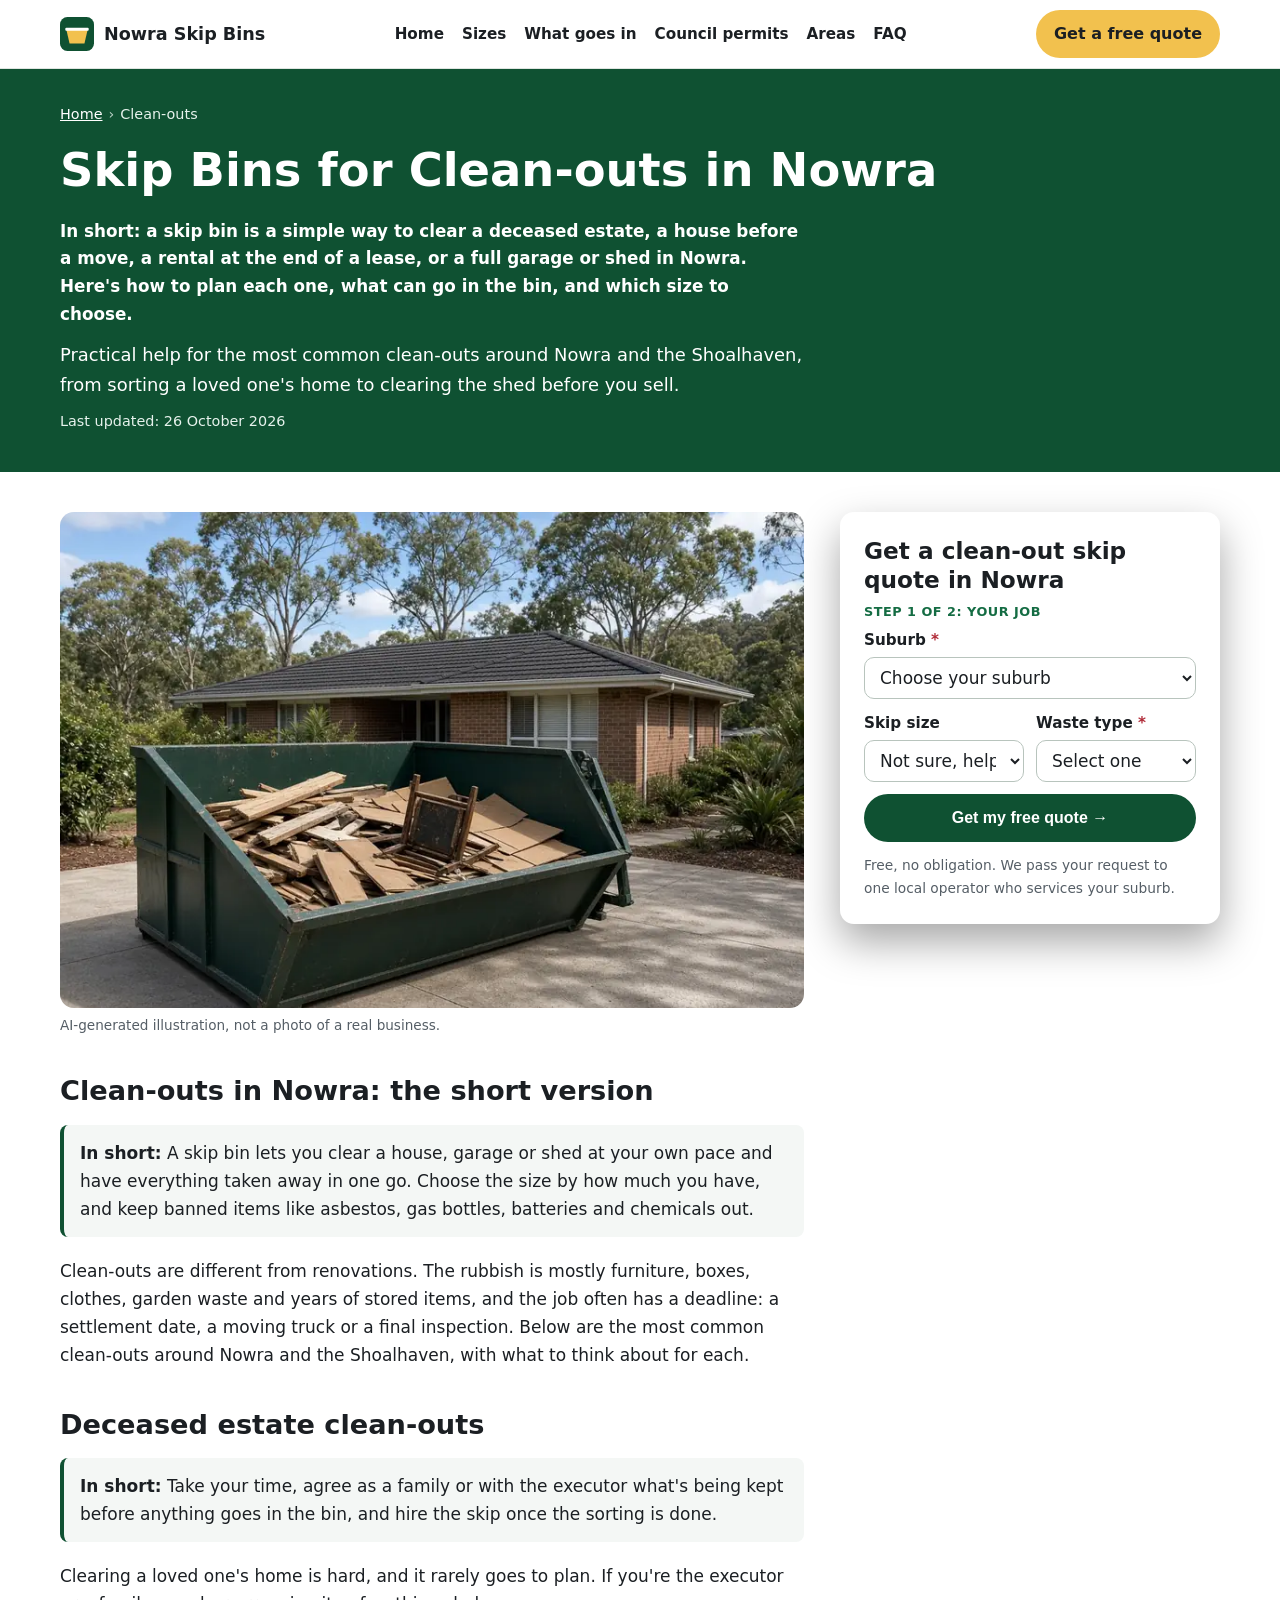
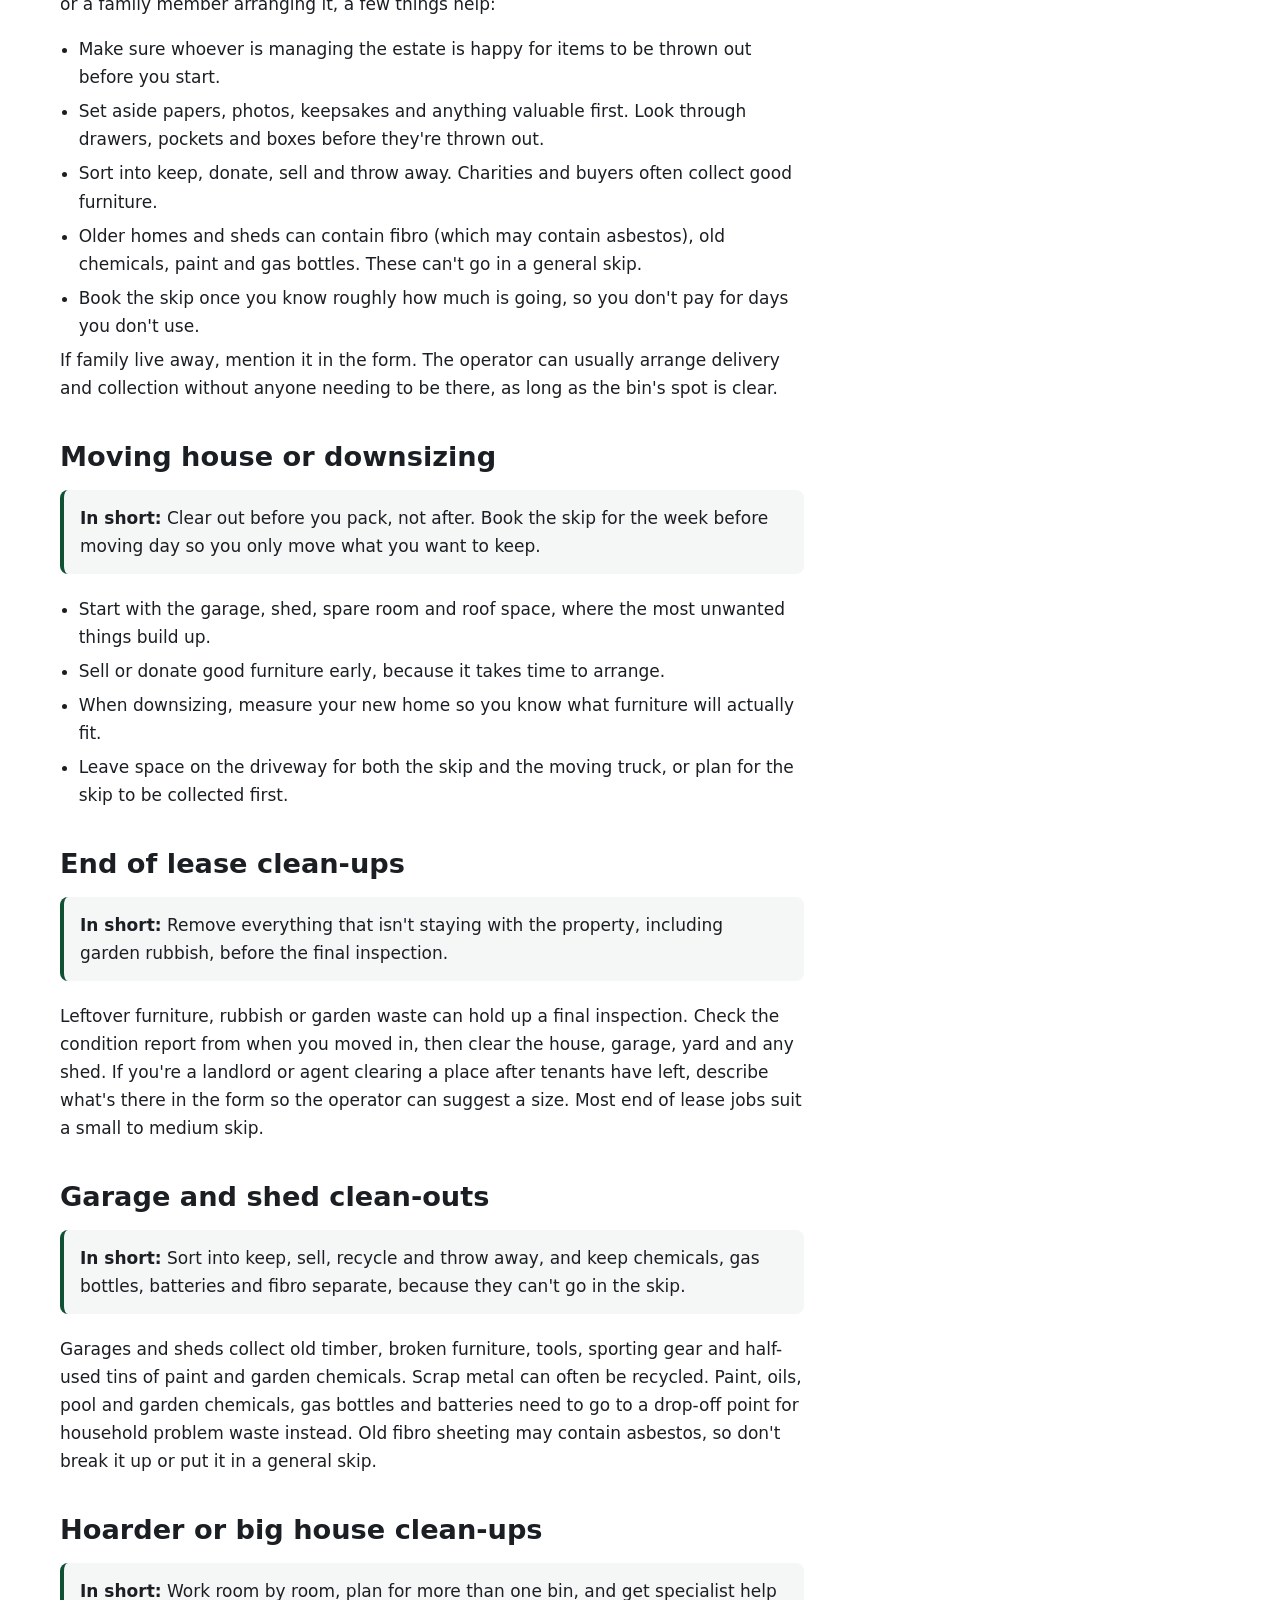
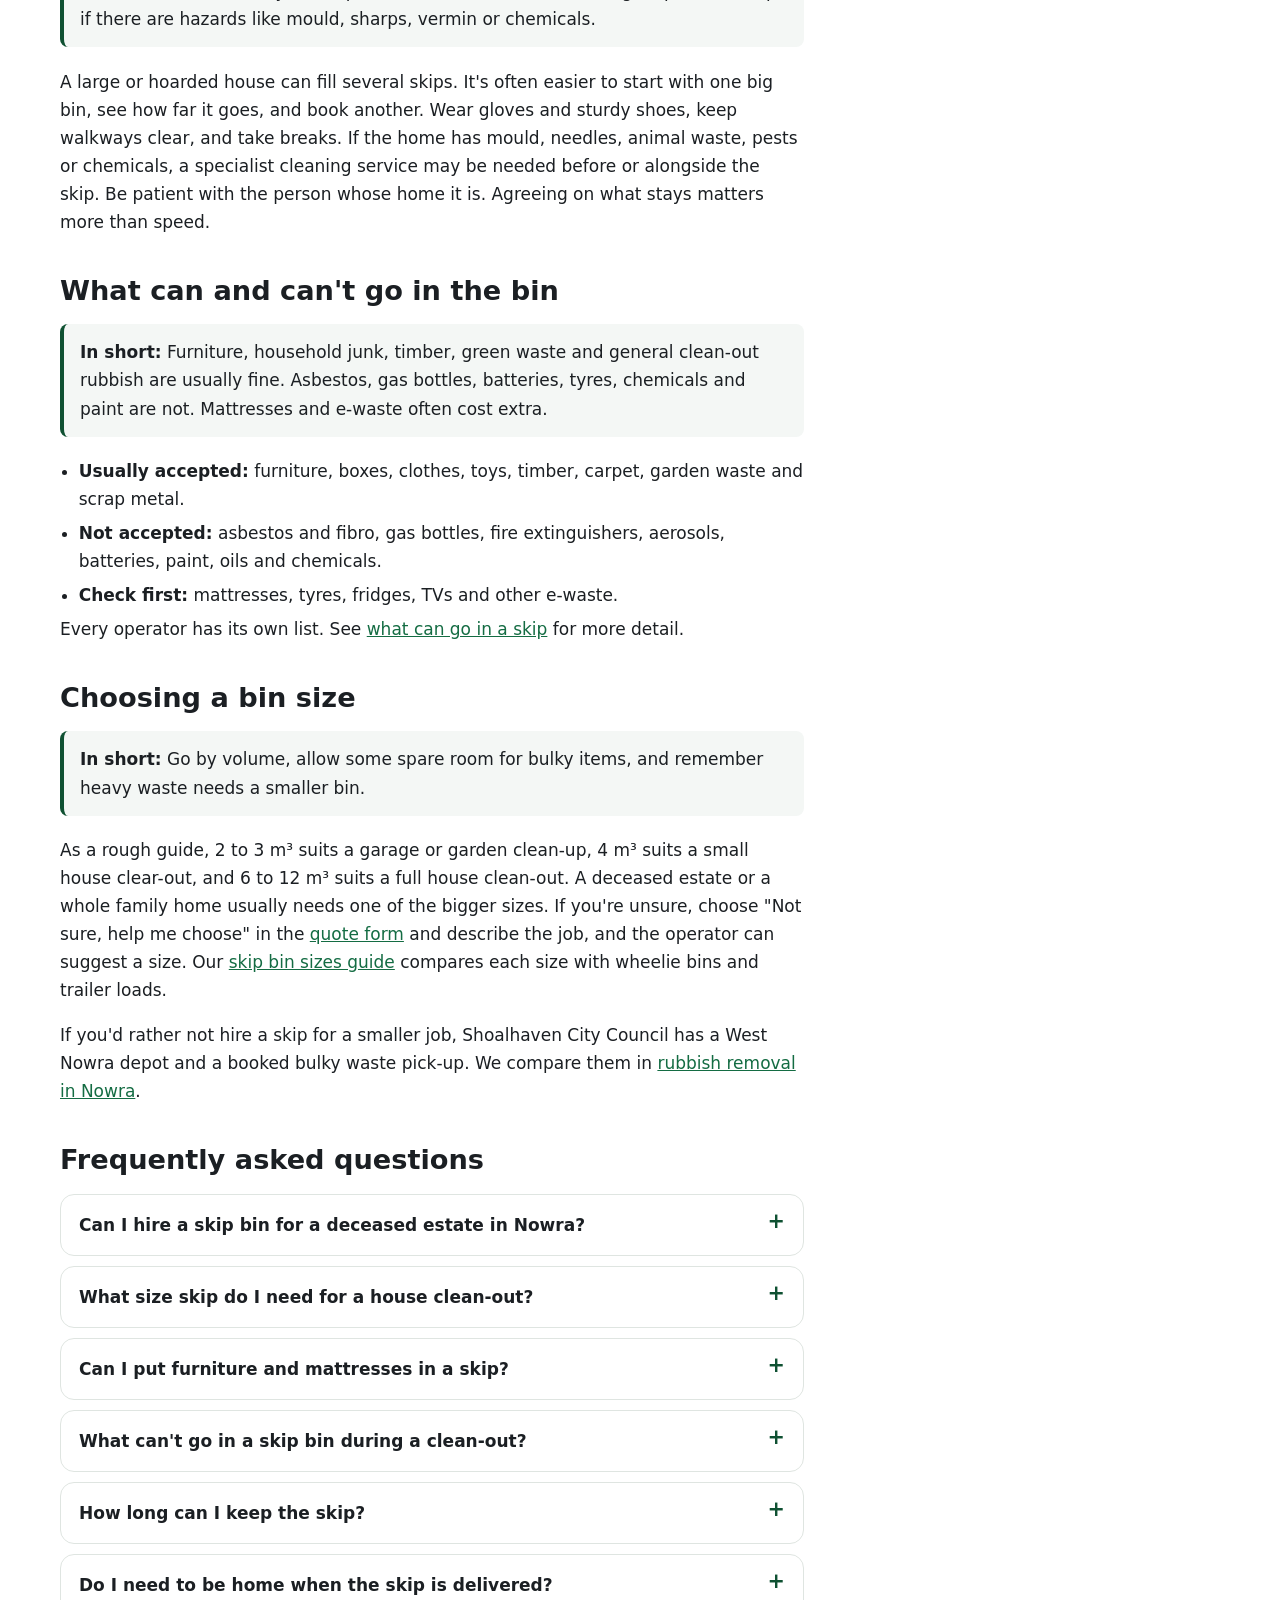
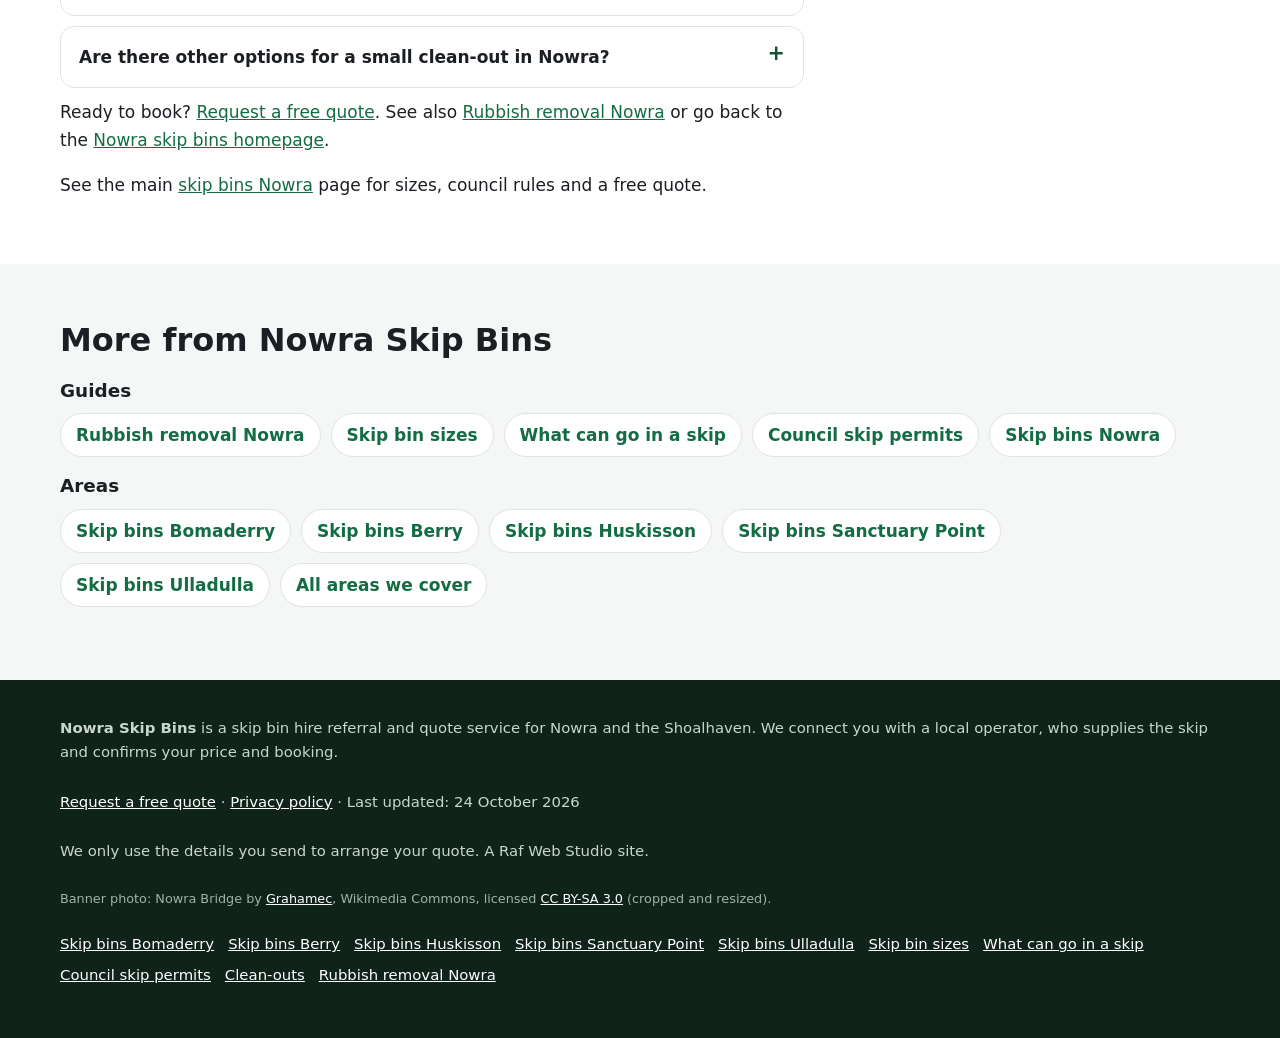
==== commit 7f77f705: "SEO batch 5: keyword link to homepage on every subpage, sitemap lastmod refresh, fix schema image po" ====
--- a/clean-outs/index.html
+++ b/clean-outs/index.html
@@ -204,6 +204,7 @@
 <details><summary>Can I hire a skip bin for a deceased estate in Nowra?</summary><p>Yes. A skip is a common way to clear a deceased estate. Agree with the executor or family what&#x27;s being kept before anything goes in, and tell the operator if no one will be at the property for delivery or collection.</p></details><details><summary>What size skip do I need for a house clean-out?</summary><p>As a rough guide, 2 to 3 m³ suits a garage or garden clean-up, 4 m³ suits a small house clear-out, and 6 to 12 m³ suits a full house clean-out. A deceased estate or a whole family home usually needs one of the bigger sizes.</p></details><details><summary>Can I put furniture and mattresses in a skip?</summary><p>Furniture is usually fine. Many operators accept mattresses for an extra fee, and some don&#x27;t take them. List them in the quote form so the operator can confirm.</p></details><details><summary>What can&#x27;t go in a skip bin during a clean-out?</summary><p>Asbestos and fibro, gas bottles, fire extinguishers, aerosols, batteries, tyres, paint, oils and chemicals. Fridges, TVs and other e-waste may be refused or cost extra.</p></details><details><summary>How long can I keep the skip?</summary><p>Hire periods differ between operators. Most include a set number of days and charge for extra days. Tell the operator your dates when you request a quote.</p></details><details><summary>Do I need to be home when the skip is delivered?</summary><p>Usually not, as long as the spot for the bin is clear and the operator knows exactly where to put it. Add delivery notes in the form.</p></details><details><summary>Are there other options for a small clean-out in Nowra?</summary><p>For a load or two, taking it to the tip yourself or using Shoalhaven City Council&#x27;s booked pick-up service may be enough. Our rubbish removal guide compares the options.</p></details>
 <p>Ready to book? <a href="#quote">Request a free quote</a>. See also <a href="/rubbish-removal-nowra/">Rubbish removal Nowra</a> or go back to the <a href="/">Nowra skip bins homepage</a>.</p>
 
+<p class="home-link">See the main <a href="/">skip bins Nowra</a> page for sizes, council rules and a free quote.</p>
   </article>
   <aside class="page-aside">
     <div class="hero-form-card" id="quote">
@@ -247,7 +248,7 @@
   <div class="wrap">
     <h2 id="more-h">More from Nowra Skip Bins</h2>
     <h3>Guides</h3>
-    <ul class="link-list"><li><a href="/rubbish-removal-nowra/">Rubbish removal Nowra</a></li><li><a href="/skip-bin-sizes/">Skip bin sizes</a></li><li><a href="/what-can-go-in-a-skip/">What can go in a skip</a></li><li><a href="/skip-bin-council-permit/">Council skip permits</a></li><li><a href="/">Home</a></li></ul>
+    <ul class="link-list"><li><a href="/rubbish-removal-nowra/">Rubbish removal Nowra</a></li><li><a href="/skip-bin-sizes/">Skip bin sizes</a></li><li><a href="/what-can-go-in-a-skip/">What can go in a skip</a></li><li><a href="/skip-bin-council-permit/">Council skip permits</a></li><li><a href="/">Skip bins Nowra</a></li></ul>
     <h3>Areas</h3>
     <ul class="link-list"><li><a href="/skip-bins-bomaderry/">Skip bins Bomaderry</a></li><li><a href="/skip-bins-berry/">Skip bins Berry</a></li><li><a href="/skip-bins-huskisson/">Skip bins Huskisson</a></li><li><a href="/skip-bins-sanctuary-point/">Skip bins Sanctuary Point</a></li><li><a href="/skip-bins-ulladulla/">Skip bins Ulladulla</a></li><li><a href="/#areas">All areas we cover</a></li></ul>
   </div>
